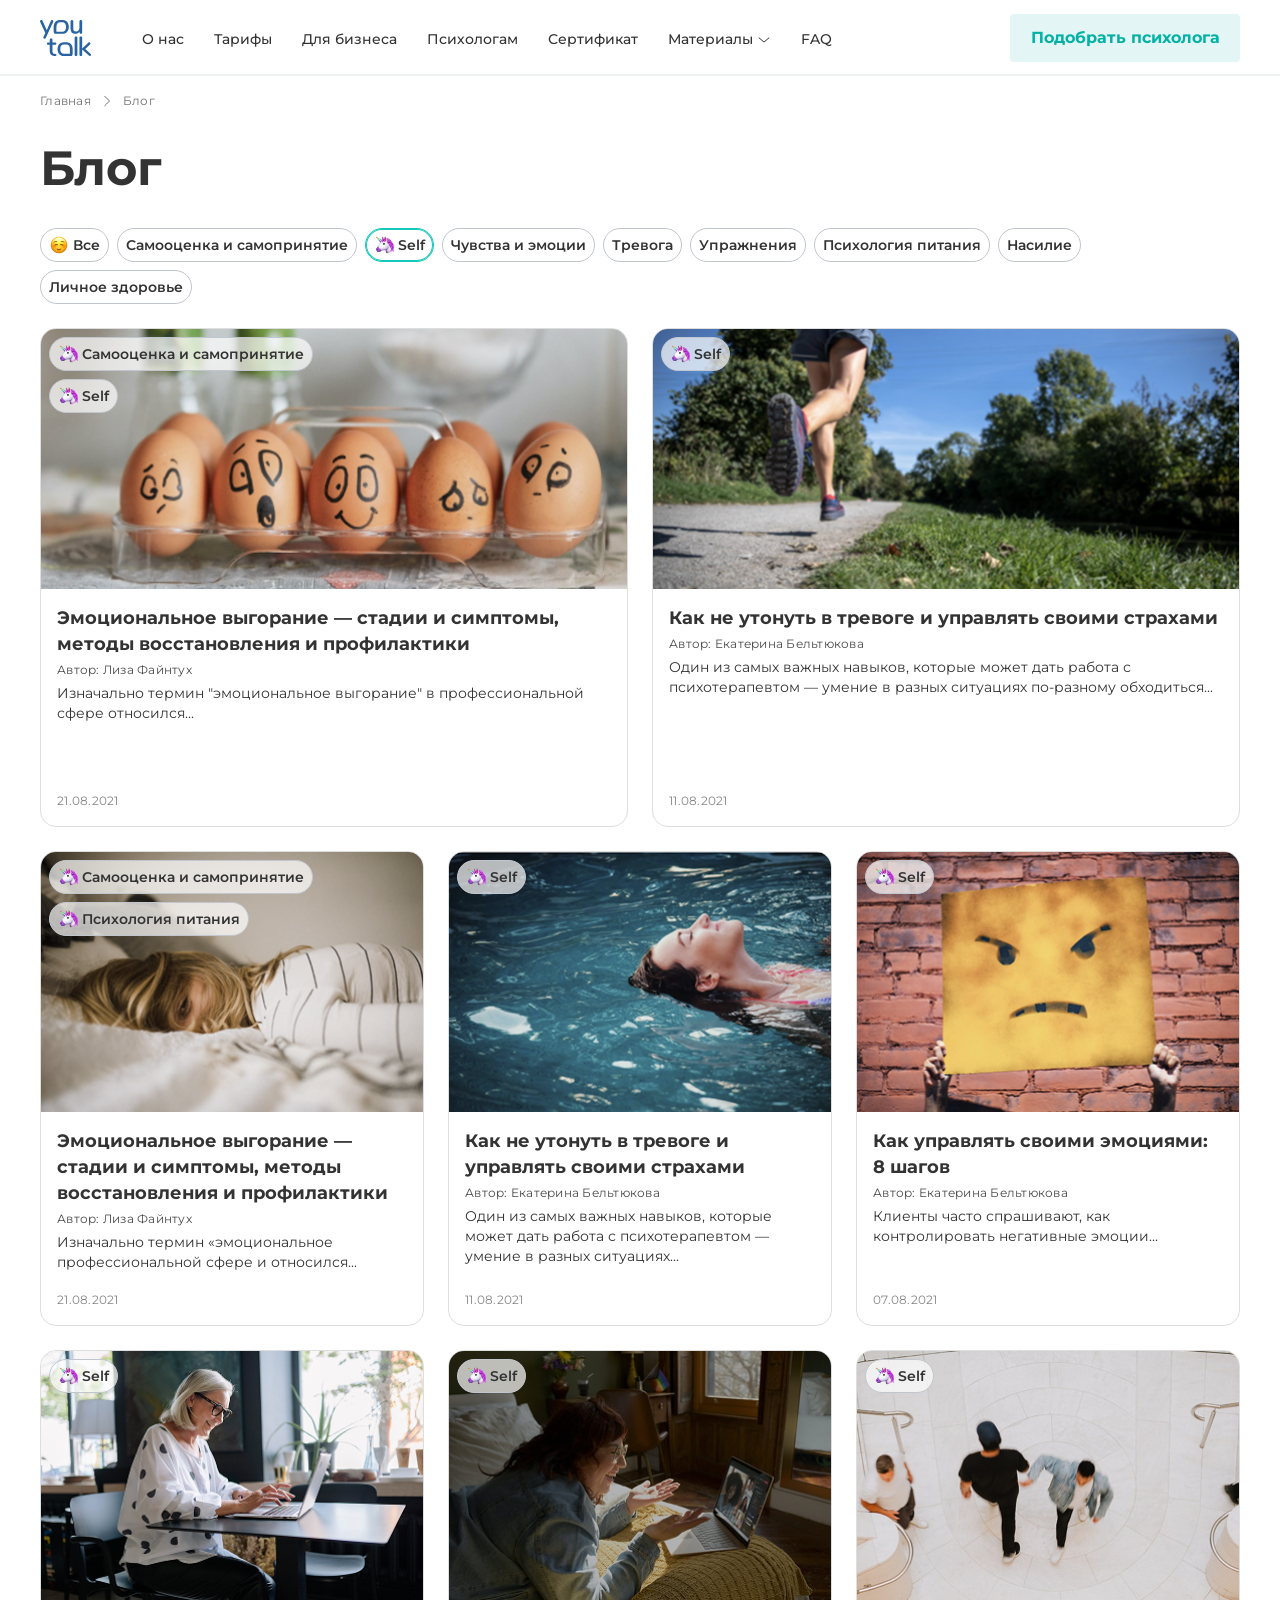
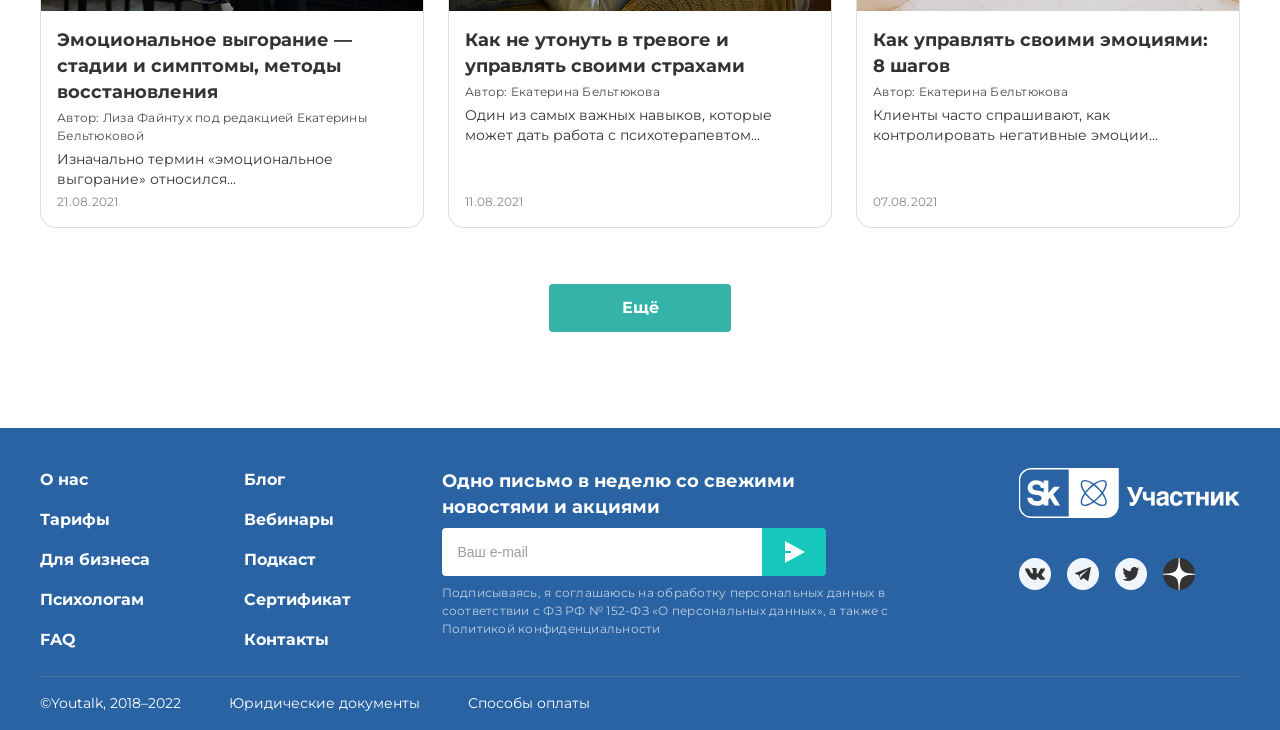
==== blog.html @ 7fd9b262 "Готовая адаптивная верстка страницы блога" ====
<!DOCTYPE html>
<html lang="ru">
<head>
    <meta charset="UTF-8">
    <meta name="viewport" content="width=device-width, initial-scale=1.0">
    <title>YouTalk — Блог</title>

    <link rel="preconnect" href="https://fonts.googleapis.com">
    <link rel="preconnect" href="https://fonts.gstatic.com" crossorigin>
    <link href="https://fonts.googleapis.com/css2?family=Montserrat:wght@400;500;600;700;800&display=swap" rel="stylesheet">
    
    <link rel="stylesheet" href="css/style.css">
</head>
<body>
    <header class="header">
        <div class="container header__container">
            <a class="header__logo" href="#">
                <img class="header__logo-image" src="icons/logo.svg" alt="YouTalk">
            </a>

            <nav class="header__nav" aria-label="Основная навигация">
                <ul class="header__menu">
                    <li class="header__menu-item">
                        <a class="header__menu-link" href="#">О нас</a>
                    </li>
                    <li class="header__menu-item">
                        <a class="header__menu-link" href="#">Тарифы</a>
                    </li>
                    <li class="header__menu-item">
                        <a class="header__menu-link" href="#">Для бизнеса</a>
                    </li>
                    <li class="header__menu-item">
                        <a class="header__menu-link" href="#">Психологам</a>
                    </li>
                    <li class="header__menu-item">
                        <a class="header__menu-link" href="#">Сертификат</a>
                    </li>
                    <li class="header__menu-item">
                        <a class="header__menu-link header__menu-link--dropdown" href="#">Материалы</a>
                    </li>
                    <li class="header__menu-item">
                        <a class="header__menu-link" href="#">FAQ</a>
                    </li>
                </ul>
            </nav>

            <button class="header__button" type="button">
                Подобрать психолога
            </button>
            <button class="header__burger" type="button" aria-label="Открыть меню">
                <span class="header__burger-line"></span>
                <span class="header__burger-line"></span>
                <span class="header__burger-line"></span>
            </button>
        </div>
    </header>

    <main class="main">
        <section class="blog">
            <div class="container">
                <nav class="breadcrumbs" aria-label="Хлебные крошки">
                    <ol class="breadcrumbs__list">
                        <li class="breadcrumbs__item">
                            <a class="breadcrumbs__link" href="#">Главная</a>
                        </li>
                        <li class="breadcrumbs__item">
                            <span class="breadcrumbs__current">Блог</span>
                        </li>
                    </ol>
                </nav>

                <h1 class="blog__title">Блог</h1>

                <div class="blog__filters" aria-label="Фильтры статей">
                    <button class="blog__filter" type="button">
                        <img class="blog__filter-icon" src="icons/smiling-face.svg" alt="">
                        Все
                    </button>
                    <button class="blog__filter" type="button">
                        Самооценка и самопринятие
                    </button>

                    <button class="blog__filter blog__filter--active" type="button">
                        <img class="blog__filter-icon" src="icons/unicorn.svg" alt="">
                        Self
                    </button>
                    <button class="blog__filter" type="button">Чувства и эмоции</button>
                    <button class="blog__filter" type="button">Тревога</button>
                    <button class="blog__filter" type="button">Упражнения</button>
                    <button class="blog__filter" type="button">Психология питания</button>
                    <button class="blog__filter" type="button">Насилие</button>
                    <button class="blog__filter" type="button">Личное здоровье</button>
                </div>

                <div class="blog__grid">
                    <article class="article-card article-card--large">
                        <div class="article-card__image-wrapper">
                            <img class="article-card__image" src="images/emotional-burnout.png" alt="Эмоциональное выгорание">

                            <div class="article-card__tags">
                                <a class="article-card__tag" href="#">
                                    <img class="article-card__tag-icon" src="icons/unicorn.svg" alt="">
                                    Самооценка и самопринятие
                                </a>

                                <a class="article-card__tag" href="#">
                                    <img class="article-card__tag-icon" src="icons/unicorn.svg" alt="">
                                    Self
                                </a>
                            </div>
                        </div>
                        <div class="article-card__content">
                            <h2 class="article-card__title">
                                Эмоциональное выгорание — стадии и симптомы, методы восстановления и профилактики
                            </h2>

                            <p class="article-card__author">
                                Автор: <span class="article-card__author-name">Лиза Файнтух</span>
                            </p>
                            <p class="article-card__description">
                                Изначально термин "эмоциональное выгорание" в профессиональной сфере относился...
                            </p>

                            <time class="article-card__date" datetime="2021-08-21">
                                21.08.2021
                            </time>
                        </div>
                    </article>

                    <article class="article-card article-card--large">
                        <div class="article-card__image-wrapper">
                            <img class="article-card__image" src="images/anxiety-run.png" alt="Тревога">

                            <div class="article-card__tags">
                                <a class="article-card__tag" href="#">
                                    <img class="article-card__tag-icon" src="icons/unicorn.svg" alt="">
                                    Self
                                </a>
                            </div>
                        </div>
                        <div class="article-card__content">
                            <h2 class="article-card__title">
                                Как не утонуть в тревоге и управлять своими страхами
                            </h2>

                            <p class="article-card__author">
                                Автор: <span class="article-card__author-name">Екатерина Бельтюкова</span>
                            </p>

                            <p class="article-card__description">
                                Один из самых важных навыков, которые может дать работа с психотерапевтом — умение в разных ситуациях по-разному обходиться...
                            </p>

                            <time class="article-card__date" datetime="2021-08-11">
                                11.08.2021
                            </time>
                        </div>
                    </article>
                    <article class="article-card article-card--small">
                        <div class="article-card__image-wrapper">
                            <img class="article-card__image" src="images/sleep-burnout.png" alt="Человек лежит на кровати">

                            <div class="article-card__tags">
                                <a class="article-card__tag" href="#">
                                    <img class="article-card__tag-icon" src="icons/unicorn.svg" alt="">
                                    Самооценка и самопринятие
                                </a>

                                <a class="article-card__tag" href="#">
                                    <img class="article-card__tag-icon" src="icons/unicorn.svg" alt="">
                                    Психология питания
                                </a>
                            </div>
                        </div>

                        <div class="article-card__content">
                            <h2 class="article-card__title">
                                Эмоциональное выгорание — стадии и симптомы, методы восстановления и профилактики
                            </h2>

                            <p class="article-card__author">
                                Автор: <span class="article-card__author-name">Лиза Файнтух</span>
                            </p>

                            <p class="article-card__description">
                                Изначально термин «эмоциональное профессиональной сфере и относился...
                            </p>

                            <time class="article-card__date" datetime="2021-08-21">
                                21.08.2021
                            </time>
                        </div>
                    </article>

                    <article class="article-card article-card--small">
                        <div class="article-card__image-wrapper">
                            <img class="article-card__image" src="images/swimming-anxiety.png" alt="Человек плывет в воде">

                            <div class="article-card__tags">
                                <a class="article-card__tag" href="#">
                                    <img class="article-card__tag-icon" src="icons/unicorn.svg" alt="">
                                    Self
                                </a>
                            </div>
                        </div>

                        <div class="article-card__content">
                            <h2 class="article-card__title">
                                Как не утонуть в тревоге и управлять своими страхами
                            </h2>

                            <p class="article-card__author">
                                Автор: <span class="article-card__author-name">Екатерина Бельтюкова</span>
                            </p>

                            <p class="article-card__description">
                                Один из самых важных навыков, которые может дать работа с психотерапевтом — умение в разных ситуациях...
                            </p>

                            <time class="article-card__date" datetime="2021-08-11">
                                11.08.2021
                            </time>
                        </div>
                    </article>

                    <article class="article-card article-card--small">
                        <div class="article-card__image-wrapper">
                            <img class="article-card__image" src="images/angry-face.png" alt="Сердитое лицо на желтом фоне">

                            <div class="article-card__tags">
                                <a class="article-card__tag" href="#">
                                    <img class="article-card__tag-icon" src="icons/unicorn.svg" alt="">
                                    Self
                                </a>
                            </div>
                        </div>

                        <div class="article-card__content">
                            <h2 class="article-card__title">
                                Как управлять своими эмоциями: 8 шагов
                            </h2>

                            <p class="article-card__author">
                                Автор: <span class="article-card__author-name">Екатерина Бельтюкова</span>
                            </p>

                            <p class="article-card__description">
                                Клиенты часто спрашивают, как контролировать негативные эмоции...
                            </p>

                            <time class="article-card__date" datetime="2021-08-07">
                                07.08.2021
                            </time>
                        </div>
                    </article>
                    <article class="article-card article-card--small">
                        <div class="article-card__image-wrapper">
                            <img class="article-card__image" src="images/workplace-burnout.png" alt="Женщина работает за ноутбуком">

                            <div class="article-card__tags">
                                <a class="article-card__tag" href="#">
                                    <img class="article-card__tag-icon" src="icons/unicorn.svg" alt="">
                                    Self
                                </a>
                            </div>
                        </div>

                        <div class="article-card__content">
                            <h2 class="article-card__title">
                                Эмоциональное выгорание — стадии и симптомы, методы восстановления
                            </h2>

                            <p class="article-card__author">
                                Автор: <span class="article-card__author-name">Лиза Файнтух под редакцией Екатерины Бельтюковой</span>
                            </p>

                            <p class="article-card__description">
                                Изначально термин «эмоциональное выгорание» относился...
                            </p>

                            <time class="article-card__date" datetime="2021-08-21">
                                21.08.2021
                            </time>
                        </div>
                    </article>

                    <article class="article-card article-card--small">
                        <div class="article-card__image-wrapper">
                            <img class="article-card__image" src="images/laptop-anxiety.png" alt="Женщина общается по видеосвязи">

                            <div class="article-card__tags">
                                <a class="article-card__tag" href="#">
                                    <img class="article-card__tag-icon" src="icons/unicorn.svg" alt="">
                                    Self
                                </a>
                            </div>
                        </div>

                        <div class="article-card__content">
                            <h2 class="article-card__title">
                                Как не утонуть в тревоге и управлять своими страхами
                            </h2>

                            <p class="article-card__author">
                                Автор: <span class="article-card__author-name">Екатерина Бельтюкова</span>
                            </p>

                            <p class="article-card__description">
                                Один из самых важных навыков, которые может дать работа с психотерапевтом...
                            </p>

                            <time class="article-card__date" datetime="2021-08-11">
                                11.08.2021
                            </time>
                        </div>
                    </article>

                    <article class="article-card article-card--small">
                        <div class="article-card__image-wrapper">
                            <img class="article-card__image" src="images/people-emotions.png" alt="Люди и эмоциональное состояние">

                            <div class="article-card__tags">
                                <a class="article-card__tag" href="#">
                                    <img class="article-card__tag-icon" src="icons/unicorn.svg" alt="">
                                    Self
                                </a>
                            </div>
                        </div>

                        <div class="article-card__content">
                            <h2 class="article-card__title">
                                Как управлять своими эмоциями: 8 шагов
                            </h2>

                            <p class="article-card__author">
                                Автор: <span class="article-card__author-name">Екатерина Бельтюкова</span>
                            </p>

                            <p class="article-card__description">
                                Клиенты часто спрашивают, как контролировать негативные эмоции...
                            </p>

                            <time class="article-card__date" datetime="2021-08-07">
                                07.08.2021
                            </time>
                        </div>
                    </article>
                </div>

                <button class="blog__more-button" type="button">
                    Ещё
                </button>
            </div>
        </section>
    </main>

    <footer class="footer">
        <div class="container footer__container">
            <div class="footer__top">
                <nav class="footer__nav" aria-label="Навигация в подвале">
                    <ul class="footer__menu">
                        <li class="footer__menu-item">
                            <a class="footer__menu-link" href="#">О нас</a>
                        </li>
                        <li class="footer__menu-item">
                            <a class="footer__menu-link" href="#">Тарифы</a>
                        </li>
                        <li class="footer__menu-item">
                            <a class="footer__menu-link" href="#">Для бизнеса</a>
                        </li>
                        <li class="footer__menu-item">
                            <a class="footer__menu-link" href="#">Психологам</a>
                        </li>
                        <li class="footer__menu-item">
                            <a class="footer__menu-link" href="#">FAQ</a>
                        </li>
                    </ul>

                    <ul class="footer__menu">
                        <li class="footer__menu-item">
                            <a class="footer__menu-link" href="#">Блог</a>
                        </li>
                        <li class="footer__menu-item">
                            <a class="footer__menu-link" href="#">Вебинары</a>
                        </li>
                        <li class="footer__menu-item">
                            <a class="footer__menu-link" href="#">Подкаст</a>
                        </li>
                        <li class="footer__menu-item">
                            <a class="footer__menu-link" href="#">Сертификат</a>
                        </li>
                        <li class="footer__menu-item">
                            <a class="footer__menu-link" href="#">Контакты</a>
                        </li>
                    </ul>
                </nav>

                <div class="footer__subscribe">
                    <h2 class="footer__subscribe-title">
                        Одно письмо в неделю со свежими новостями и акциями
                    </h2>

                    <form class="footer__form" action="#" method="post">
                        <label class="visually-hidden" for="footer-email">
                            Email
                        </label>
                        <input class="footer__input" id="footer-email" type="email" name="email" placeholder="Ваш e-mail">
                        <button class="footer__submit" type="submit" aria-label="Подписаться"></button>
                    </form>

                    <p class="footer__agreement">
                        Подписываясь, я соглашаюсь на обработку персональных данных в соответствии с ФЗ РФ № 152-ФЗ «О персональных данных», а также с Политикой конфиденциальности
                    </p>
                </div>

                <div class="footer__social">
                    <a class="footer__participant" href="#" aria-label="Участник Сколково">
                        <img class="footer__participant-logo" src="icons/sk-participant.svg" alt="">
                    </a>

                    <ul class="footer__social-list">
                        <li class="footer__social-item">
                            <a class="footer__social-link" href="#" aria-label="ВКонтакте">
                                <img class="footer__social-icon" src="icons/vk.svg" alt="">
                            </a>
                        </li>
                        <li class="footer__social-item">
                            <a class="footer__social-link" href="#" aria-label="Telegram">
                                <img class="footer__social-icon" src="icons/telegram.svg" alt="">
                            </a>
                        </li>
                        <li class="footer__social-item">
                            <a class="footer__social-link" href="#" aria-label="Twitter">
                                <img class="footer__social-icon" src="icons/twitter.svg" alt="">
                            </a>
                        </li>
                        <li class="footer__social-item">
                            <a class="footer__social-link" href="#" aria-label="Дзен">
                                <img class="footer__social-icon" src="icons/dzen.svg" alt="">
                            </a>
                        </li>
                    </ul>
                </div>
            </div>

            <div class="footer__bottom">
                <p class="footer__copyright">©Youtalk, 2018–2022</p>
                <a class="footer__bottom-link" href="#">Юридические документы</a>
                <a class="footer__bottom-link" href="#">Способы оплаты</a>
            </div>
        </div>
    </footer>
</body>
</html>
---- css/style.css ----
* {
    box-sizing: border-box;
}

body {
    margin: 0;
    font-family: "Montserrat", Arial, sans-serif;
    color: #333333;
    background-color: #ffffff;
}

a {
    color: inherit;
    text-decoration: none;
}

button {
    font-family: inherit;
}

.container {
    max-width: 1264px;
    margin: 0 auto;
    padding: 0 32px;
}

.header {
    background-color: #ffffff;
    box-shadow: inset 0 -2px 0 #eff2f2;
}

.header__container {
    min-height: 76px;
    display: flex;
    align-items: center;
    gap: 51px;
}

.header__logo {
    display: flex;
    align-items: center;
    flex-shrink: 0;
}

.header__logo-image {
    display: block;
    width: 51px;
    height: 36px;
}

.header__nav {
    flex-grow: 1;
}

.header__menu {
    display: flex;
    align-items: center;
    gap: 30px;
    margin: 0;
    padding: 0;
    list-style: none;
}

.header__menu-link {
    font-size: 14px;
    font-weight: 500;
    line-height: 1.14;
    color: #333333;
}

.header__menu-link:hover {
    color: #03b2a5;
}

.header__menu-link:focus-visible {
    outline: 2px solid #03b2a5;
    outline-offset: 4px;
}

.header__menu-link--dropdown::after {
    content: "";
    display: inline-block;
    width: 14px;
    height: 14px;
    margin-left: 4px;
    vertical-align: middle;
    background-image: url("../icons/arrow-down.svg");
    background-repeat: no-repeat;
    background-position: center;
    background-size: contain;
}

.header__button {
    width: 230px;
    height: 48px;
    padding: 14px 20px;
    border: none;
    border-radius: 4px;

    font-size: 16px;
    font-weight: 700;
    line-height: 1.25;

    color: #03b2a5;
    background-color: #e3f5f5;
    cursor: pointer;
    flex-shrink: 0;
}

.header__button:hover {
    background-color: #d6f2f2;
}

.header__button:focus-visible {
    outline: 2px solid #03b2a5;
    outline-offset: 4px;
}

.breadcrumbs {
    margin-bottom: 30px;
}

.breadcrumbs__list {
    display: flex;
    align-items: center;
    gap: 8px;
    margin: 0;
    padding: 0;
    list-style: none;
}

.breadcrumbs__item {
    display: flex;
    align-items: center;
    gap: 8px;
}

.breadcrumbs__item:not(:last-child)::after {
    content: "";
    display: inline-block;
    width: 16px;
    height: 16px;
    background-image: url("../icons/chevron-right.svg");
    background-repeat: no-repeat;
    background-position: center;
    background-size: contain;
}

.breadcrumbs__link,
.breadcrumbs__current {
    font-size: 12px;
    font-weight: 400;
    line-height: 18px;
    letter-spacing: 0.25px;
    color: rgba(51, 51, 51, 0.7);
}

.blog {
    padding-top: 16px;
    padding-bottom: 96px;
}

.blog__title {
    margin: 0 0 32px;
    font-size: 48px;
    font-weight: 700;
    line-height: 56px;
    color: #333333;
}

.blog__filters {
    display: flex;
    flex-wrap: wrap;
    gap: 8px;
    margin-bottom: 24px;
}

.blog__filter {
    display: inline-flex;
    align-items: center;
    gap: 4px;

    min-height: 32px;
    padding: 6px 8px;
    border: 1px solid #c1c5cd;
    border-radius: 24px;

    font-size: 14px;
    font-weight: 600;
    line-height: 20px;

    color: #333333;
    background-color: #ffffff;
    cursor: pointer;
}

.blog__filter-icon {
    display: block;
    width: 20px;
    height: 20px;
    flex-shrink: 0;
}

.blog__filter:hover {
    border-color: #03b2a5;
}

.blog__filter:focus-visible {
    outline: 2px solid #03b2a5;
    outline-offset: 2px;
}

.blog__filter--active {
    border-color:  #16c8bb;
    box-shadow: inset 0 0 0 1px #16c8bb;
}

.blog__grid {
    display: grid;
    grid-template-columns: repeat(6, 1fr);
    gap: 24px;
}

.article-card {
    display: flex;
    flex-direction: column;
    overflow: hidden;

    border: 1px solid #dedede;
    border-radius: 16px;

    background-color: #ffffff;
}

.article-card--large {
    grid-column: span 3;
    min-height: 499px;
}

.article-card--small {
    grid-column: span 2;
    min-height: 475px;
}

.article-card__image-wrapper {
    position: relative;
    height: 260px;
    overflow: hidden;
}

.article-card__image {
    display: block;
    width: 100%;
    height: 100%;
    object-fit: cover;
}

.article-card__tags {
    position: absolute;
    top: 8px;
    left: 8px;

    display: flex;
    flex-direction: column;
    align-items: flex-start;
    gap: 8px;
}

.article-card__tag {
    display: inline-flex;
    align-items: center;
    gap: 4px;

    min-height: 32px;
    padding: 6px 8px;
    border: 1px solid #c1c5cd;
    border-radius: 24px;

    font-size: 14px;
    font-weight: 600;
    line-height: 20px;

    color: #333333;
    background-color: rgba(255,255,255,0.7);
}

.article-card__tag:hover {
    border-color: #03b2a5;
}

.article-card__tag:focus-visible {
    outline: 2px solid #03b2a5;
    outline-offset: 2px;
}

.article-card__tag-icon {
    display: block;
    width: 20px;
    height: 20px;
    flex-shrink: 0;
}

.article-card__content {
    display: flex;
    flex-direction: column;
    flex-grow: 1;
    gap: 4px;
    padding: 16px;
}

.article-card__title,
.article-card__author,
.article-card__description {
    margin: 0;
}

.article-card__title {
    font-size: 18px;
    font-weight: 700;
    line-height: 26px;
    letter-spacing: 0;
    color: #333333;
}

.article-card__author {
    font-size: 12px;
    font-weight: 400;
    line-height: 18px;
    letter-spacing: 0.25px;
    color: #494949;
}

.article-card__author-name {
    font-weight: 400;
    letter-spacing: 0.25px;

    color: #494949;
}

.article-card__description {
    font-size: 14px;
    font-weight: 400;
    line-height: 20px;
    letter-spacing: 0;
    color: #333333;
}


.article-card__date {
    margin-top: auto;

    font-size: 12px;
    font-weight: 400;
    line-height: 18px;
    letter-spacing: 0.25px;

    color: #868686;
}

.blog__more-button {
    display: block;
    width: 182px;
    min-height: 48px;
    margin: 56px auto 0;
    padding: 12px 16px;
    border: none;
    border-radius: 4px;

    font-size: 16px;
    font-weight: 700;
    line-height: 24px;

    color: #ffffff;
    background-color: #35b3a9;
    cursor: pointer;
}

.visually-hidden {
    position: absolute;
    width: 1px;
    height: 1px;
    margin: -1px;
    padding: 0;
    overflow: hidden;
    border: 0;
    clip: rect(0 0 0 0);
}

.article-page {
    display: grid;
    grid-template-columns: 1fr 282px;
    gap: 48px;
    padding-top: 16px;
    padding-bottom: 96px;
}

.article__title {
    margin: 30px 0 16px;
    font-size: 48px;
    line-height: 1.16;
}

.sidebar {
    min-height: 600px;
    background-color: #f3f7fe;
}

.footer {
    min-height: 302px;
    background-color: #2963a3;
}

.footer__container {
    padding-top: 40px;
    padding-bottom: 17px;
}

.footer__top {
    display: flex;
    justify-content: space-between;
    align-items: flex-start;

    padding-bottom: 24px;
    border-bottom: 1px solid rgba(157, 157, 157, 0.3);
}

.footer__nav {
    display: grid;
    grid-template-columns: repeat(2, 111px);
    gap: 93px;
    width: 310px;
}

.footer__subscribe {
    width: 486px;
}

.footer__social {
    width: 221px;
    min-height: 122px;
}

.footer__participant {
    display: inline-flex;
    margin-bottom: 40px;
}

.footer__participant-logo {
    display: block;
    width: 221px;
    height: auto;
}

.footer__social-list {
    display: flex;
    align-items: center;
    gap: 16px;

    margin: 0;
    padding: 0;
    list-style: none;
}

.footer__social-link {
    display: flex;
    align-items: center;
    justify-content: center;

    width: 32px;
    height: 32px;
}

.footer__social-link:hover {
    opacity: 0.8;
}

.footer__social-link:focus-visible {
    outline: 2px solid #ffffff;
    outline-offset: 4px;
}

.footer__social-icon {
    display: block;
    width: 32px;
    height: 32px;
}

.footer__menu {
    display: flex;
    flex-direction: column;
    gap: 16px;
    margin: 0;
    padding: 0;
    list-style: none;
}

.footer__menu-link {
    font-size: 16px;
    font-weight: 700;
    line-height: 24px;
    letter-spacing: 0;
    color: #ffffff;
}

.footer__menu-link:hover {
    opacity: 0.8;
}

.footer__subscribe-title {
    max-width: 356px;
    margin: 0 0 8px;

    font-size: 18px;
    font-weight: 700;
    line-height: 26px;
    letter-spacing: 0;

    color: #ffffff;
}

.footer__form {
    display: flex;
    width: 384px;
    margin-bottom: 8px;
}

.footer__input {
    width: 320px;
    height: 48px;
    padding: 14px 16px;
    border: none;
    border-radius: 4px 0 0 4px;

    font-size: 14px;
    font-weight: 400;
    line-height: 20px;

    color: #333333;
    background-color: #ffffff;
}

.footer__input::placeholder {
    color: #9d9d9d;
}

.footer__submit {
    width: 64px;
    height: 48px;
    border: none;
    border-radius: 0 4px 4px 0;

    background-color: #16c8bb;
    background-image: url("../icons/arrow-right.svg");
    background-repeat: no-repeat;
    background-position: center;

    cursor: pointer;
}

.footer__agreement {
    max-width: 486px;
    margin: 0;

    font-size: 12px;
    font-weight: 400;
    line-height: 18px;
    letter-spacing: 0.25px;

    color: rgba(255, 255, 255, 0.7);
}

.footer__bottom {
    display: flex;
    align-items: center;
    gap: 48px;
    padding-top: 16px;
}

.footer__copyright,
.footer__bottom-link {
    margin: 0;

    font-size: 14px;
    font-weight: 400;
    line-height: 20px;
    letter-spacing: 0px;

    color: #FFFFFF;
}

.header__burger {
    display: none;
    width: 40px;
    height: 40px;
    padding: 8px;
    border: none;
    background-color: transparent;
    cursor: pointer;
}

.header__burger-line {
    display: block;
    width: 18px;
    height: 2px;
    margin: 4px auto;
    border-radius: 2px;
    background-color: #03b2a5;
}

@media (max-width: 1024px) {
    .container {
        max-width: 1024px;
    }

    .header__container {
        gap: 32px;
    }

    .header__menu {
        gap: 16px;
    }

    .blog__grid {
        grid-template-columns: repeat(6, minmax(0, 1fr));
    }

    .footer__top {
        justify-content: flex-start;
        gap: 21px;
    }

    .footer__nav {
        width: 247px;
        grid-template-columns: repeat(2, auto);
        gap: 30px;
    }

    .footer__subscribe {
        width: 450px;
    }

    .footer__social {
        width: 221px;
        flex-shrink: 0;
    }
}

@media (max-width: 960px) {
    .container {
        max-width: 768px;
        padding: 0 20px;
    }

    .header__container {
        justify-content: space-between;
    }

    .header__nav,
    .header__button {
        display: none;
    }

    .header__burger {
        display: block;
    }

    .blog {
        padding-bottom: 60px;
    }

    .blog__grid {
        grid-template-columns: repeat(2, minmax(0, 1fr));
    }

    .article-card--large {
        grid-column: span 2;
        min-height: 627px;
    }

    .article-card--large .article-card__image-wrapper {
        height: 404px;
    }

    .article-card--small {
        grid-column: span 1;
        min-height: 446px;
    }

    .article-card--small .article-card__image-wrapper {
        height: 206px;
    }

    .footer__top {
        flex-wrap: wrap;
        justify-content: flex-start;
        gap: 26px 31px;
    }

    .footer__nav {
        width: 247px;
        grid-template-columns: repeat(2, 111px);
        gap: 25px;
    }

    .footer__subscribe {
        width: 450px;
    }

    .footer__social {
        width: 221px;
    }
}

@media (max-width: 414px) {
    .container {
        max-width: 414px;
        padding: 0 20px;
    }

    .header__container {
        min-height: 72px;
    }

    .header__logo-image {
        width: 48px;
        height: auto;
    }

    .blog {
        padding-top: 16px;
        padding-bottom: 59px;
    }

    .breadcrumbs {
        margin-bottom: 32px;
    }

    .blog__title {
        margin-bottom: 24px;
        font-size: 32px;
        line-height: 40px;
    }

    .blog__filters {
        flex-wrap: nowrap;
        overflow-x: auto;
        gap: 8px;
        margin-right: -20px;
        margin-bottom: 16px;
        padding-bottom: 8px;
    }

    .blog__filter {
        flex-shrink: 0;
    }

    .blog__grid {
        grid-template-columns: 1fr;
        gap: 16px;
    }

    .article-card--large,
    .article-card--small {
        grid-column: auto;
        min-height: auto;
    }

    .article-card__image-wrapper,
    .article-card--large .article-card__image-wrapper,
    .article-card--small .article-card__image-wrapper {
        height: 206px;
    }

    .blog__more-button {
        margin-top: 28px;
    }

    .footer__container {
        padding-top: 35px;
        padding-bottom: 37px;
    }

    .footer__top {
        flex-direction: column;
        flex-wrap: nowrap;
        gap: 23px;
        padding-bottom: 20px;
    }

    .footer__nav {
        width: 100%;
        grid-template-columns: repeat(2, 111px);
        gap: 16px 72px;
    }

    .footer__subscribe {
        width: 100%;
    }

    .footer__subscribe-title {
        max-width: 100%;
    }

    .footer__form {
        width: 100%;
    }

    .footer__input {
        width: calc(100% - 64px);
    }

    .footer__social {
        width: 221px;
    }

    .footer__bottom {
        flex-direction: column;
        align-items: flex-start;
        gap: 20px;
        padding-top: 20px;
    }
}

@media (max-width: 320px) {
    .container {
        max-width: 320px;
        padding: 0 16px;
    }

    .header__container {
        min-height: 56px;
    }

    .header__logo-image {
        width: 48px;
    }

    .blog {
        padding-top: 16px;
        padding-bottom: 59px;
    }

    .breadcrumbs {
        margin-bottom: 24px;
    }

    .blog__title {
        margin-bottom: 24px;
        font-size: 24px;
        line-height: 32px;
    }

    .blog__filters {
        margin-right: -16px;
        margin-bottom: 16px;
    }

    .blog__grid {
        gap: 16px;
    }

    .article-card__content {
        padding: 16px;
    }

    .article-card__title {
        font-size: 18px;
        line-height: 26px;
    }

    .footer__container {
        padding-top: 35px;
        padding-bottom: 37px;
    }

    .footer__nav {
        grid-template-columns: repeat(2, 111px);
        gap: 16px 34px;
    }

    .footer__form {
        width: 100%;
    }

    .footer__input {
        width: calc(100% - 64px);
    }

    .footer__bottom {
        gap: 20px;
    }
}
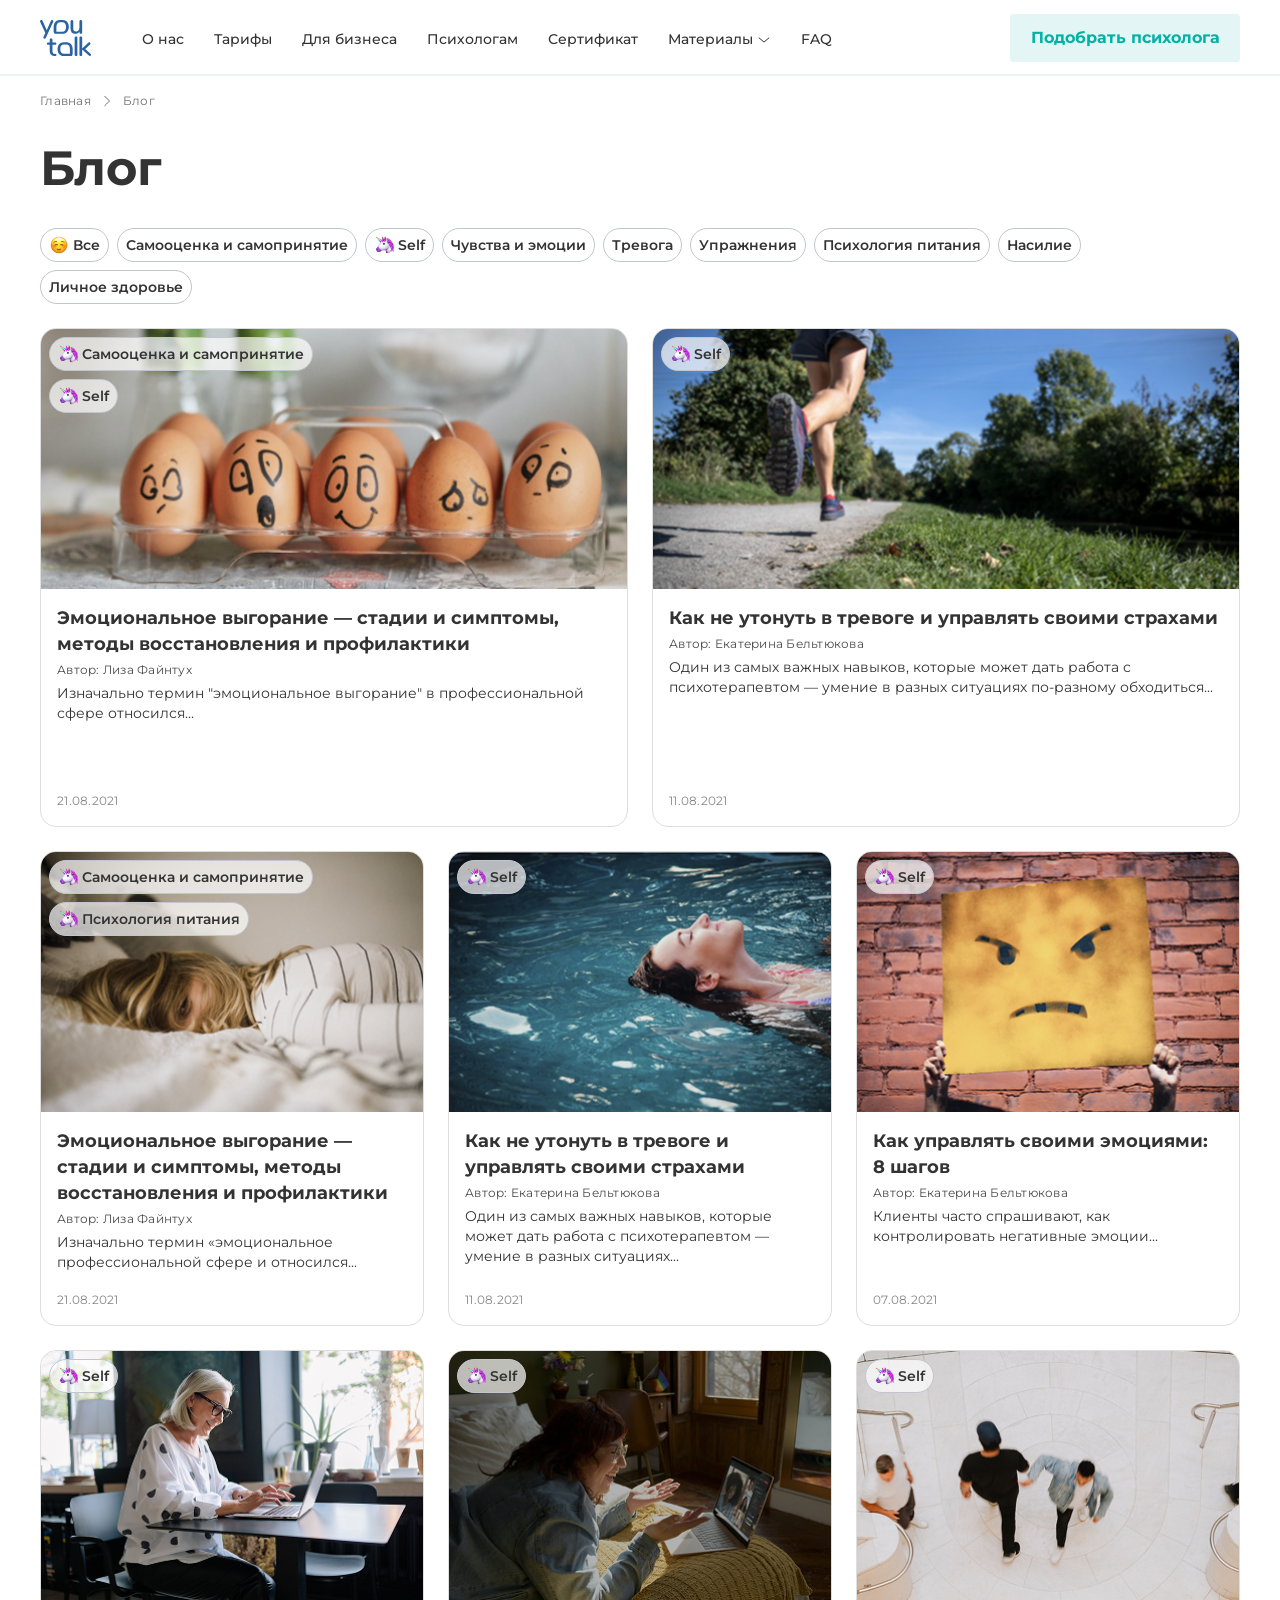
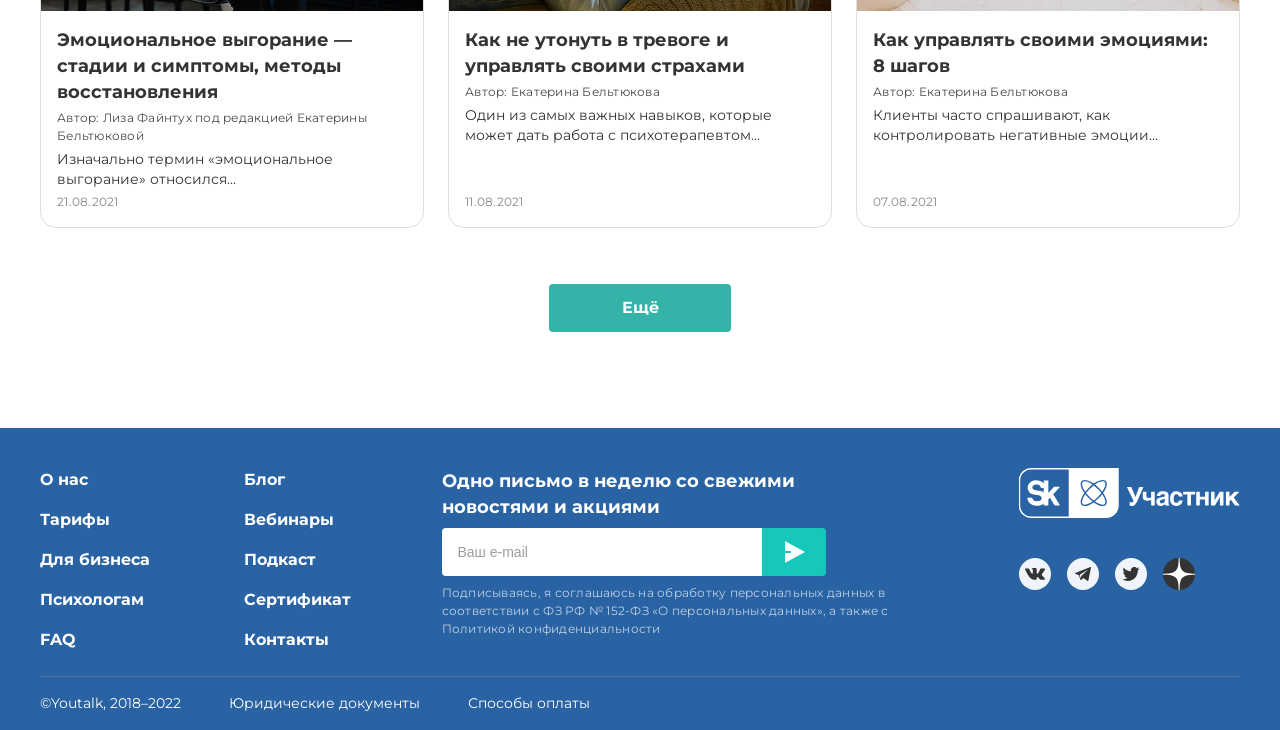
==== commit 108b1384: "Завершена адаптивная верстка блога и статьи" ====
--- a/blog.html
+++ b/blog.html
@@ -5,11 +5,11 @@
     <meta name="viewport" content="width=device-width, initial-scale=1.0">
     <title>YouTalk — Блог</title>
 
-    <link rel="preconnect" href="https://fonts.googleapis.com">
-    <link rel="preconnect" href="https://fonts.gstatic.com" crossorigin>
-    <link href="https://fonts.googleapis.com/css2?family=Montserrat:wght@400;500;600;700;800&display=swap" rel="stylesheet">
-    
-    <link rel="stylesheet" href="css/style.css">
+    <link rel="stylesheet" href="css/base.css">
+    <link rel="stylesheet" href="css/header.css">
+    <link rel="stylesheet" href="css/blog.css">
+    <link rel="stylesheet" href="css/footer.css">
+    <link rel="stylesheet" href="css/adaptive.css">
 </head>
 <body>
     <header class="header">
@@ -80,7 +80,7 @@
                         Самооценка и самопринятие
                     </button>
 
-                    <button class="blog__filter blog__filter--active" type="button">
+                    <button class="blog__filter" type="button">
                         <img class="blog__filter-icon" src="icons/unicorn.svg" alt="">
                         Self
                     </button>
--- a/css/base.css
+++ b/css/base.css
@@ -0,0 +1,131 @@
+@font-face {
+    font-family: "Montserrat";
+    src: url("../fonts/Montserrat-Regular.ttf") format("truetype");
+    font-weight: 400;
+    font-style: normal;
+    font-display: swap;
+}
+
+@font-face {
+    font-family: "Montserrat";
+    src: url("../fonts/Montserrat-Medium.ttf") format("truetype");
+    font-weight: 500;
+    font-style: normal;
+    font-display: swap;
+}
+
+@font-face {
+    font-family: "Montserrat";
+    src: url("../fonts/Montserrat-SemiBold.ttf") format("truetype");
+    font-weight: 600;
+    font-style: normal;
+    font-display: swap;
+}
+
+@font-face {
+    font-family: "Montserrat";
+    src: url("../fonts/Montserrat-Bold.ttf") format("truetype");
+    font-weight: 700;
+    font-style: normal;
+    font-display: swap;
+}
+
+@font-face {
+    font-family: "Montserrat";
+    src: url("../fonts/Montserrat-ExtraBold.ttf") format("truetype");
+    font-weight: 800;
+    font-style: normal;
+    font-display: swap;
+}
+
+@font-face {
+    font-family: "Open Sans";
+    src: url("../fonts/OpenSans-Regular.ttf") format("truetype");
+    font-weight: 400;
+    font-style: normal;
+    font-display: swap;
+}
+
+@font-face {
+    font-family: "Open Sans";
+    src: url("../fonts/OpenSans-Regular.ttf");
+    font-weight: 400;
+    font-style: normal;
+    font-display: swap;
+}
+
+* {
+    box-sizing: border-box;
+}
+
+body {
+    margin: 0;
+    font-family: "Montserrat", Arial, sans-serif;
+    color: #333333;
+    background-color: #ffffff;
+}
+
+a {
+    color: inherit;
+    text-decoration: none;
+}
+
+button {
+    font-family: inherit;
+}
+
+.container {
+    max-width: 1264px;
+    margin: 0 auto;
+    padding: 0 32px;
+}
+
+.visually-hidden {
+    position: absolute;
+    width: 1px;
+    height: 1px;
+    margin: -1px;
+    padding: 0;
+    overflow: hidden;
+    border: 0;
+    clip: rect(0 0 0 0);
+}
+
+.breadcrumbs {
+    margin-bottom: 30px;
+}
+
+.breadcrumbs__list {
+    display: flex;
+    align-items: center;
+    gap: 8px;
+    margin: 0;
+    padding: 0;
+    list-style: none;
+}
+
+.breadcrumbs__item {
+    display: flex;
+    align-items: center;
+    gap: 8px;
+}
+
+.breadcrumbs__item:not(:last-child)::after {
+    content: "";
+    display: inline-block;
+    width: 16px;
+    height: 16px;
+    background-image: url("../icons/chevron-right.svg");
+    background-repeat: no-repeat;
+    background-position: center;
+    background-size: contain;
+}
+
+.breadcrumbs__link,
+.breadcrumbs__current {
+    font-size: 12px;
+    font-weight: 400;
+    line-height: 18px;
+    letter-spacing: 0.25px;
+    color: rgba(51, 51, 51, 0.7);
+}
--- a/css/header.css
+++ b/css/header.css
@@ -0,0 +1,110 @@
+.header {
+    background-color: #ffffff;
+    box-shadow: inset 0 -2px 0 #eff2f2;
+}
+
+.header__container {
+    min-height: 76px;
+    display: flex;
+    align-items: center;
+    gap: 51px;
+}
+
+.header__logo {
+    display: flex;
+    align-items: center;
+    flex-shrink: 0;
+}
+
+.header__logo-image {
+    display: block;
+    width: 51px;
+    height: 36px;
+}
+
+.header__nav {
+    flex-grow: 1;
+}
+
+.header__menu {
+    display: flex;
+    align-items: center;
+    gap: 30px;
+    margin: 0;
+    padding: 0;
+    list-style: none;
+}
+
+.header__menu-link {
+    font-size: 14px;
+    font-weight: 500;
+    line-height: 1.14;
+    color: #333333;
+}
+
+.header__menu-link:hover {
+    color: #03b2a5;
+}
+
+.header__menu-link:focus-visible {
+    outline: 2px solid #03b2a5;
+    outline-offset: 4px;
+}
+
+.header__menu-link--dropdown::after {
+    content: "";
+    display: inline-block;
+    width: 14px;
+    height: 14px;
+    margin-left: 4px;
+    vertical-align: middle;
+    background-image: url("../icons/arrow-down.svg");
+    background-repeat: no-repeat;
+    background-position: center;
+    background-size: contain;
+}
+
+.header__button {
+    width: 230px;
+    height: 48px;
+    padding: 14px 20px;
+    border: none;
+    border-radius: 4px;
+
+    font-size: 16px;
+    font-weight: 700;
+    line-height: 1.25;
+
+    color: #03b2a5;
+    background-color: #e3f5f5;
+    cursor: pointer;
+    flex-shrink: 0;
+}
+
+.header__button:hover {
+    background-color: #d6f2f2;
+}
+
+.header__button:focus-visible {
+    outline: 2px solid #03b2a5;
+    outline-offset: 4px;
+}
+
+.header__burger {
+    display: none;
+    width: 40px;
+    height: 40px;
+    padding: 8px;
+    border: none;
+    background-color: transparent;
+    cursor: pointer;
+}
+
+.header__burger-line {
+    display: block;
+    width: 18px;
+    height: 2px;
+    margin: 4px auto;
+    border-radius: 2px;
+    background-color: #03b2a5;
+}
--- a/css/blog.css
+++ b/css/blog.css
@@ -0,0 +1,215 @@
+.blog {
+    padding-top: 16px;
+    padding-bottom: 96px;
+}
+
+.blog__title {
+    margin: 0 0 32px;
+    font-size: 48px;
+    font-weight: 700;
+    line-height: 56px;
+    color: #333333;
+}
+
+.blog__filters {
+    display: flex;
+    flex-wrap: wrap;
+    gap: 8px;
+    margin-bottom: 24px;
+}
+
+.blog__filter {
+    display: inline-flex;
+    align-items: center;
+    gap: 4px;
+
+    min-height: 32px;
+    padding: 6px 8px;
+    border: 1px solid #c1c5cd;
+    border-radius: 24px;
+
+    font-size: 14px;
+    font-weight: 600;
+    line-height: 20px;
+
+    color: #333333;
+    background-color: #ffffff;
+    cursor: pointer;
+}
+
+.blog__filter-icon {
+    display: block;
+    width: 20px;
+    height: 20px;
+    flex-shrink: 0;
+}
+
+.blog__filter:hover {
+    border-color: #03b2a5;
+    box-shadow: inset 0 0 0 1px #16c8bb;
+}
+
+.blog__filter:focus-visible {
+    outline: 2px solid #03b2a5;
+    outline-offset: 2px;
+}
+
+.blog__grid {
+    display: grid;
+    grid-template-columns: repeat(6, 1fr);
+    gap: 24px;
+}
+
+.blog__more-button {
+    display: block;
+    width: 182px;
+    min-height: 48px;
+    margin: 56px auto 0;
+    padding: 12px 16px;
+    border: none;
+    border-radius: 4px;
+
+    font-size: 16px;
+    font-weight: 700;
+    line-height: 24px;
+
+    color: #ffffff;
+    background-color: #35b3a9;
+    cursor: pointer;
+}
+
+.article-card {
+    display: flex;
+    flex-direction: column;
+    overflow: hidden;
+
+    border: 1px solid #dedede;
+    border-radius: 16px;
+
+    background-color: #ffffff;
+}
+
+.article-card--large {
+    grid-column: span 3;
+    min-height: 499px;
+}
+
+.article-card--small {
+    grid-column: span 2;
+    min-height: 475px;
+}
+
+.article-card__image-wrapper {
+    position: relative;
+    height: 260px;
+    overflow: hidden;
+}
+
+.article-card__image {
+    display: block;
+    width: 100%;
+    height: 100%;
+    object-fit: cover;
+}
+
+.article-card__tags {
+    position: absolute;
+    top: 8px;
+    left: 8px;
+
+    display: flex;
+    flex-direction: column;
+    align-items: flex-start;
+    gap: 8px;
+}
+
+.article-card__tag {
+    display: inline-flex;
+    align-items: center;
+    gap: 4px;
+
+    min-height: 32px;
+    padding: 6px 8px;
+    border: 1px solid #c1c5cd;
+    border-radius: 24px;
+
+    font-size: 14px;
+    font-weight: 600;
+    line-height: 20px;
+
+    color: #333333;
+    background-color: rgba(255,255,255,0.7);
+}
+
+.article-card__tag:hover {
+    border-color: #03b2a5;
+}
+
+.article-card__tag:focus-visible {
+    outline: 2px solid #03b2a5;
+    outline-offset: 2px;
+}
+
+.article-card__tag-icon {
+    display: block;
+    width: 20px;
+    height: 20px;
+    flex-shrink: 0;
+}
+
+.article-card__content {
+    display: flex;
+    flex-direction: column;
+    flex-grow: 1;
+    gap: 4px;
+    padding: 16px;
+}
+
+.article-card__title,
+.article-card__author,
+.article-card__description {
+    margin: 0;
+}
+
+.article-card__title {
+    font-size: 18px;
+    font-weight: 700;
+    line-height: 26px;
+    letter-spacing: 0;
+    color: #333333;
+}
+
+.article-card__author {
+    font-size: 12px;
+    font-weight: 400;
+    line-height: 18px;
+    letter-spacing: 0.25px;
+    color: #494949;
+}
+
+.article-card__author-name {
+    font-weight: 400;
+    letter-spacing: 0.25px;
+
+    color: #494949;
+}
+
+.article-card__description {
+    font-size: 14px;
+    font-weight: 400;
+    line-height: 20px;
+    letter-spacing: 0;
+    color: #333333;
+}
+
+
+.article-card__date {
+    margin-top: auto;
+
+    font-size: 12px;
+    font-weight: 400;
+    line-height: 18px;
+    letter-spacing: 0.25px;
+
+    color: #868686;
+}
--- a/css/footer.css
+++ b/css/footer.css
@@ -0,0 +1,182 @@
+.footer {
+    min-height: 302px;
+    background-color: #2963a3;
+}
+
+.footer__container {
+    padding-top: 40px;
+    padding-bottom: 17px;
+}
+
+.footer__top {
+    display: flex;
+    justify-content: space-between;
+    align-items: flex-start;
+
+    padding-bottom: 24px;
+    border-bottom: 1px solid rgba(157, 157, 157, 0.3);
+}
+
+.footer__nav {
+    display: grid;
+    grid-template-columns: repeat(2, 111px);
+    gap: 93px;
+    width: 310px;
+}
+
+.footer__subscribe {
+    width: 486px;
+}
+
+.footer__social {
+    width: 221px;
+    min-height: 122px;
+}
+
+.footer__participant {
+    display: inline-flex;
+    margin-bottom: 40px;
+}
+
+.footer__participant-logo {
+    display: block;
+    width: 221px;
+    height: auto;
+}
+
+.footer__social-list {
+    display: flex;
+    align-items: center;
+    gap: 16px;
+
+    margin: 0;
+    padding: 0;
+    list-style: none;
+}
+
+.footer__social-link {
+    display: flex;
+    align-items: center;
+    justify-content: center;
+
+    width: 32px;
+    height: 32px;
+}
+
+.footer__social-link:hover {
+    opacity: 0.8;
+}
+
+.footer__social-link:focus-visible {
+    outline: 2px solid #ffffff;
+    outline-offset: 4px;
+}
+
+.footer__social-icon {
+    display: block;
+    width: 32px;
+    height: 32px;
+}
+
+.footer__menu {
+    display: flex;
+    flex-direction: column;
+    gap: 16px;
+    margin: 0;
+    padding: 0;
+    list-style: none;
+}
+
+.footer__menu-link {
+    font-size: 16px;
+    font-weight: 700;
+    line-height: 24px;
+    letter-spacing: 0;
+    color: #ffffff;
+}
+
+.footer__menu-link:hover {
+    opacity: 0.8;
+}
+
+.footer__subscribe-title {
+    max-width: 356px;
+    margin: 0 0 8px;
+
+    font-size: 18px;
+    font-weight: 700;
+    line-height: 26px;
+    letter-spacing: 0;
+
+    color: #ffffff;
+}
+
+.footer__form {
+    display: flex;
+    width: 384px;
+    margin-bottom: 8px;
+}
+
+.footer__input {
+    width: 320px;
+    height: 48px;
+    padding: 14px 16px;
+    border: none;
+    border-radius: 4px 0 0 4px;
+
+    font-size: 14px;
+    font-weight: 400;
+    line-height: 20px;
+
+    color: #333333;
+    background-color: #ffffff;
+}
+
+.footer__input::placeholder {
+    color: #9d9d9d;
+}
+
+.footer__submit {
+    width: 64px;
+    height: 48px;
+    border: none;
+    border-radius: 0 4px 4px 0;
+
+    background-color: #16c8bb;
+    background-image: url("../icons/arrow-right.svg");
+    background-repeat: no-repeat;
+    background-position: center;
+
+    cursor: pointer;
+}
+
+.footer__agreement {
+    max-width: 486px;
+    margin: 0;
+
+    font-size: 12px;
+    font-weight: 400;
+    line-height: 18px;
+    letter-spacing: 0.25px;
+
+    color: rgba(255, 255, 255, 0.7);
+}
+
+.footer__bottom {
+    display: flex;
+    align-items: center;
+    gap: 48px;
+    padding-top: 16px;
+}
+
+.footer__copyright,
+.footer__bottom-link {
+    margin: 0;
+
+    font-size: 14px;
+    font-weight: 400;
+    line-height: 20px;
+    letter-spacing: 0px;
+
+    color: #FFFFFF;
+}
--- a/css/adaptive.css
+++ b/css/adaptive.css
@@ -0,0 +1,388 @@
+@media (max-width: 1024px) {
+    .container {
+        max-width: 1024px;
+    }
+
+    .header__container {
+        gap: 32px;
+    }
+
+    .header__menu {
+        gap: 16px;
+    }
+
+    .blog__grid {
+        grid-template-columns: repeat(6, minmax(0, 1fr));
+    }
+
+    .footer__top {
+        justify-content: flex-start;
+        gap: 21px;
+    }
+
+    .footer__nav {
+        width: 247px;
+        grid-template-columns: repeat(2, auto);
+        gap: 30px;
+    }
+
+    .footer__subscribe {
+        width: 450px;
+    }
+
+    .footer__social {
+        width: 221px;
+        flex-shrink: 0;
+    }
+}
+
+@media (max-width: 960px) {
+    .container {
+        max-width: 768px;
+        padding: 0 20px;
+    }
+
+    .header__container {
+        justify-content: space-between;
+    }
+
+    .header__nav,
+    .header__button {
+        display: none;
+    }
+
+    .header__burger {
+        display: block;
+    }
+
+    .blog {
+        padding-bottom: 60px;
+    }
+
+    .blog__grid {
+        grid-template-columns: repeat(2, minmax(0, 1fr));
+    }
+
+    .article-card--large {
+        grid-column: span 2;
+        min-height: 627px;
+    }
+
+    .article-card--large .article-card__image-wrapper {
+        height: 404px;
+    }
+
+    .article-card--small {
+        grid-column: span 1;
+        min-height: 446px;
+    }
+
+    .article-card--small .article-card__image-wrapper {
+        height: 206px;
+    }
+
+    .footer__container {
+        padding-top: 35px;
+        padding-bottom: 23px;
+    }
+
+    .footer__top {
+        display: grid;
+        grid-template-columns: 221px 1fr;
+        column-gap: 40px;
+        row-gap: 24px;
+        align-items: start;
+
+        padding-bottom: 20px;
+    }
+
+    .footer__nav {
+        width: 221px;
+        grid-template-columns: repeat(2, auto);
+        gap: 16px 30px;
+    }
+
+    .footer__subscribe {
+        width: 450px;
+    }
+
+    .footer__form {
+        width: 384px;
+    }
+
+    .footer__social {
+        grid-column: 1 / 2;
+        width: 221px;
+        margin-top: 0;
+    }
+
+    .footer__bottom {
+        gap: 40px;
+        padding-top: 16px;
+    }
+}
+
+@media (max-width: 767px) {
+    .footer {
+        padding: 35px 0 37px;
+    }
+
+    .footer__container {
+        max-width: 100%;
+        padding: 0 14px;
+    }
+
+    .footer__top {
+        display: block;
+    }
+
+    .footer__nav {
+        display: grid;
+        grid-template-columns: 1fr 1fr;
+        column-gap: 32px;
+        row-gap: 16px;
+    }
+
+    .footer__subscribe {
+        width: 100%;
+        margin-top: 24px;
+    }
+
+    .footer__title {
+        margin: 0 0 8px;
+
+        font-size: 18px;
+        line-height: 26px;
+    }
+
+    .footer__form {
+        width: 100%;
+    }
+
+    .footer__input {
+        width: 100%;
+    }
+
+    .footer__button {
+        width: 48px;
+        height: 48px;
+        flex: 0 0 48px;
+    }
+
+    .footer__social {
+        margin-top: 24px;
+    }
+
+    .footer__bottom {
+        display: block;
+        margin-top: 24px;
+        padding-top: 20px;
+    }
+
+    .footer__bottom-link {
+        display: block;
+        margin-top: 20px;
+    }
+}
+
+@media (max-width: 460px) {
+    .container {
+        max-width: 414px;
+        padding: 0 20px;
+    }
+
+    .header__container {
+        min-height: 72px;
+    }
+
+    .header__logo-image {
+        width: 48px;
+        height: auto;
+    }
+
+    .blog {
+        padding-top: 16px;
+        padding-bottom: 59px;
+    }
+
+    .breadcrumbs {
+        margin-bottom: 32px;
+    }
+
+    .blog__title {
+        margin-bottom: 24px;
+        font-size: 32px;
+        line-height: 40px;
+    }
+
+    .blog__filters {
+        flex-wrap: nowrap;
+        overflow-x: auto;
+        gap: 8px;
+        margin-right: -20px;
+        margin-bottom: 16px;
+        padding-bottom: 8px;
+    }
+
+    .blog__filter {
+        flex-shrink: 0;
+    }
+
+    .blog__grid {
+        grid-template-columns: 1fr;
+        gap: 16px;
+    }
+
+    .article-card--large,
+    .article-card--small {
+        grid-column: auto;
+        min-height: auto;
+    }
+
+    .article-card__image-wrapper,
+    .article-card--large .article-card__image-wrapper,
+    .article-card--small .article-card__image-wrapper {
+        height: 206px;
+    }
+
+    .blog__grid .article-card:nth-child(n+5) {
+        display: none;
+    } 
+
+    .blog__more-button {
+        margin-top: 28px;
+    }
+
+    .footer__container {
+        padding-top: 35px;
+        padding-bottom: 37px;
+    }
+
+    .footer__top {
+        flex-direction: column;
+        flex-wrap: nowrap;
+        gap: 23px;
+        padding-bottom: 20px;
+    }
+
+    .footer__nav {
+        width: 100%;
+        grid-template-columns: repeat(2, 111px);
+        gap: 16px 72px;
+    }
+
+    .footer__subscribe {
+        width: 100%;
+    }
+
+    .footer__subscribe-title {
+        max-width: 100%;
+    }
+
+    .footer__form {
+        width: 100%;
+    }
+
+    .footer__input {
+        width: calc(100% - 64px);
+    }
+
+    .footer__social {
+        width: 221px;
+    }
+
+    .footer__bottom {
+        flex-direction: column;
+        align-items: flex-start;
+        gap: 20px;
+        padding-top: 20px;
+    }
+}
+
+@media (max-width: 374px) {
+    .container {
+        max-width: 320px;
+        padding: 0 16px;
+    }
+
+    .header__container {
+        min-height: 56px;
+    }
+
+    .header__logo-image {
+        width: 48px;
+    }
+
+    .blog {
+        padding-top: 16px;
+        padding-bottom: 59px;
+    }
+
+    .breadcrumbs {
+        margin-bottom: 24px;
+    }
+
+    .blog__title {
+        margin-bottom: 24px;
+        font-size: 24px;
+        line-height: 32px;
+    }
+
+    .blog__filters {
+        margin-right: -16px;
+        margin-bottom: 16px;
+    }
+
+    .blog__grid {
+        gap: 16px;
+    }
+
+    .article-card__content {
+        padding: 16px;
+    }
+
+    .article-card__title {
+        font-size: 18px;
+        line-height: 26px;
+    }
+
+    .blog__more-button {
+        display: flex;
+        align-items: center;
+        justify-content: center;
+
+        width: 182px;
+        height: 48px;
+        margin: 28px auto 59px;
+        
+        padding: 0;
+
+        text-align: center;
+    }
+
+    .footer__container {
+        padding: 0 16px 37px;
+    }
+
+    .footer__nav {
+        grid-template-columns: repeat(2, 111px);
+        gap: 16px 34px;
+    }
+
+    .footer__form {
+        width: 100%;
+    }
+
+    .footer__input {
+        width: 100%;
+        border-radius: 4px;
+    }
+
+    .footer__submit {
+        display: none;
+    }
+
+    .footer .footer__submit {
+        display: none !important;
+    }
+}
